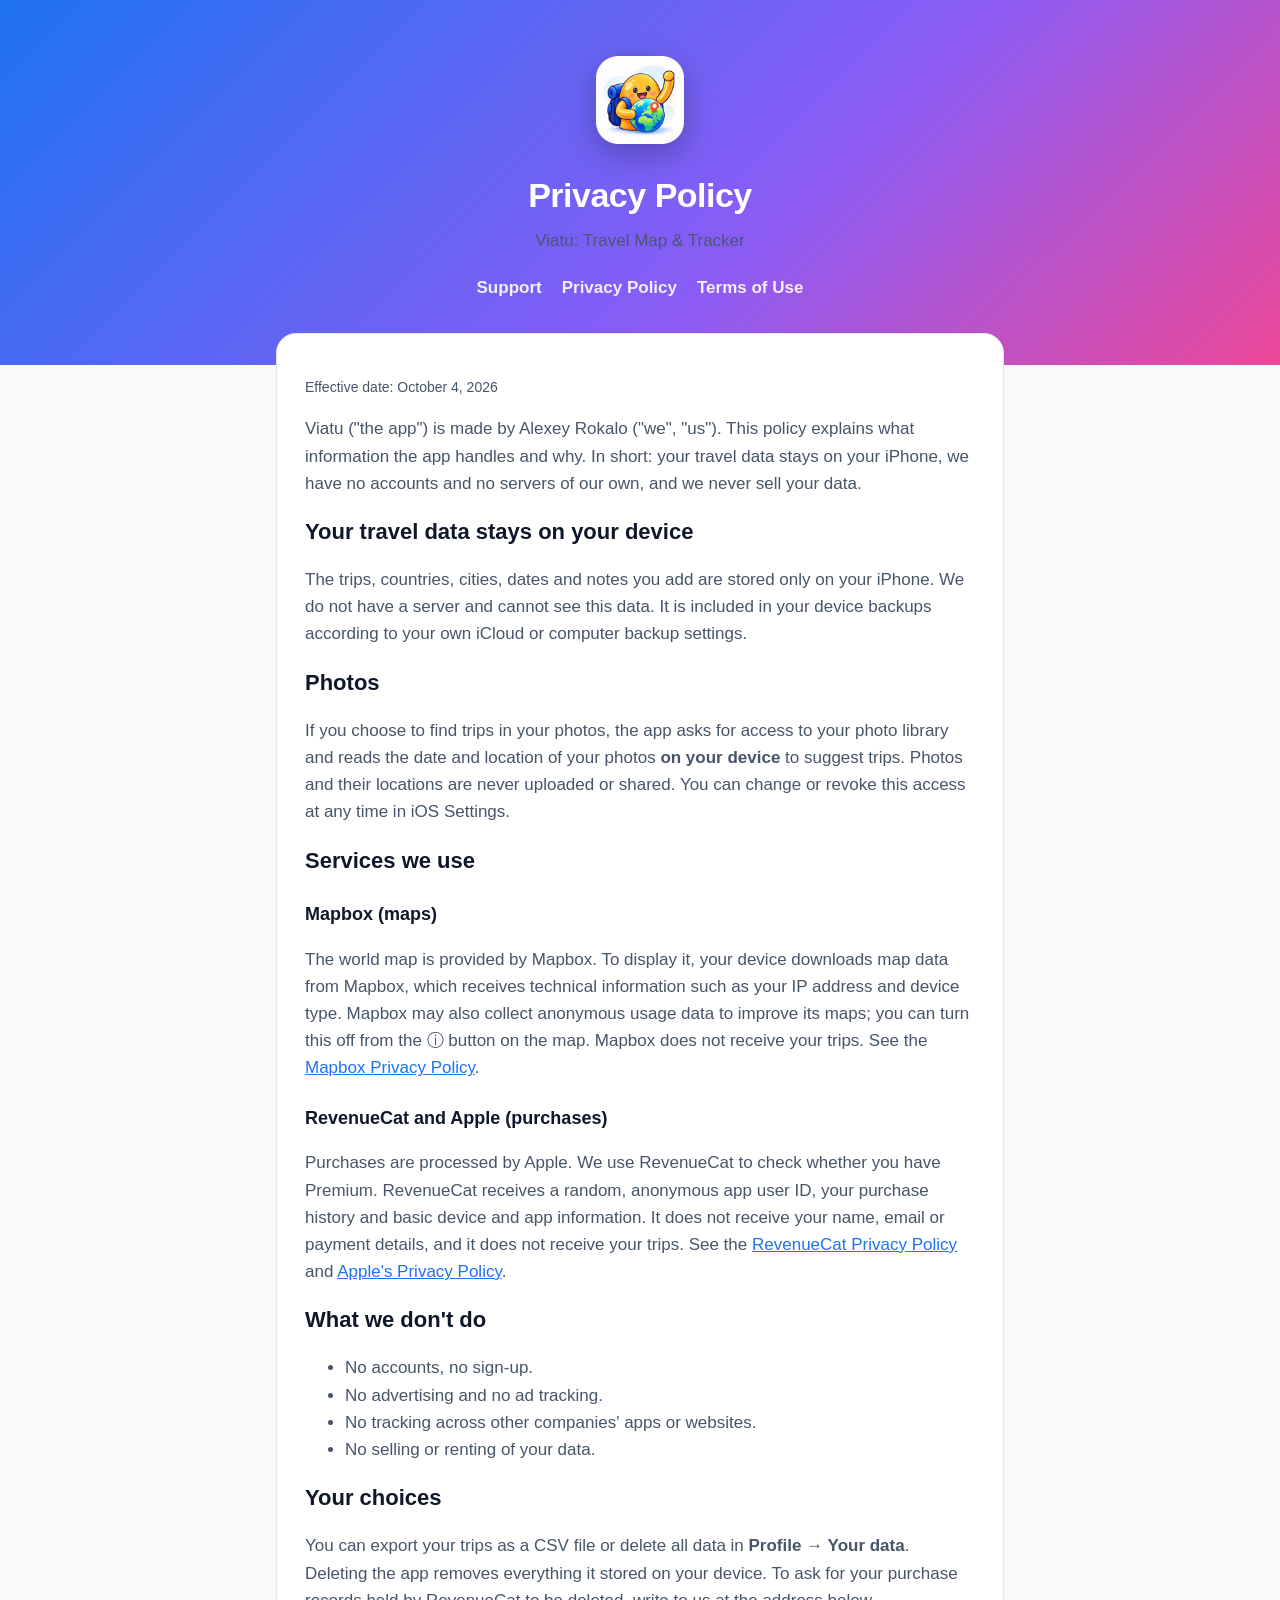
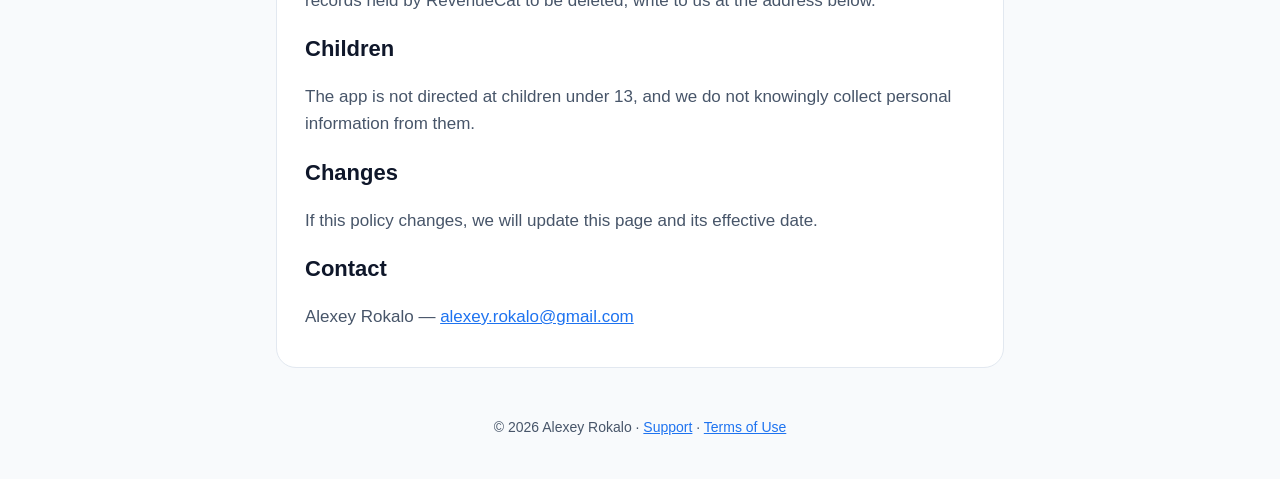
==== privacy/index.html @ b5e4aa97 "Add the Viatu support, privacy and terms pages Co-Authored-By: Claude Opus 5.5 (1M context) <noreply" ====
<!doctype html>
<html lang="en">
<head>
<meta charset="utf-8">
<meta name="viewport" content="width=device-width, initial-scale=1">
<title>Viatu — Privacy Policy</title>
<link rel="icon" href="../icon.png">
<link rel="stylesheet" href="../style.css">
</head>
<body>
<header>
  <img src="../icon.png" alt="Viatu app icon">
  <h1>Privacy Policy</h1>
  <p>Viatu: Travel Map &amp; Tracker</p>
  <nav><a href="../">Support</a><a href="./">Privacy Policy</a><a href="../terms/">Terms of Use</a></nav>
</header>
<main>
  <section class="card">
    <p class="updated">Effective date: October 4, 2026</p>
    <p>Viatu ("the app") is made by Alexey Rokalo ("we", "us"). This policy explains what information the app handles and why. In short: your travel data stays on your iPhone, we have no accounts and no servers of our own, and we never sell your data.</p>

    <h2>Your travel data stays on your device</h2>
    <p>The trips, countries, cities, dates and notes you add are stored only on your iPhone. We do not have a server and cannot see this data. It is included in your device backups according to your own iCloud or computer backup settings.</p>

    <h2>Photos</h2>
    <p>If you choose to find trips in your photos, the app asks for access to your photo library and reads the date and location of your photos <b>on your device</b> to suggest trips. Photos and their locations are never uploaded or shared. You can change or revoke this access at any time in iOS Settings.</p>

    <h2>Services we use</h2>
    <h3>Mapbox (maps)</h3>
    <p>The world map is provided by Mapbox. To display it, your device downloads map data from Mapbox, which receives technical information such as your IP address and device type. Mapbox may also collect anonymous usage data to improve its maps; you can turn this off from the ⓘ button on the map. Mapbox does not receive your trips. See the <a href="https://www.mapbox.com/legal/privacy">Mapbox Privacy Policy</a>.</p>
    <h3>RevenueCat and Apple (purchases)</h3>
    <p>Purchases are processed by Apple. We use RevenueCat to check whether you have Premium. RevenueCat receives a random, anonymous app user ID, your purchase history and basic device and app information. It does not receive your name, email or payment details, and it does not receive your trips. See the <a href="https://www.revenuecat.com/privacy">RevenueCat Privacy Policy</a> and <a href="https://www.apple.com/legal/privacy/">Apple's Privacy Policy</a>.</p>

    <h2>What we don't do</h2>
    <ul>
      <li>No accounts, no sign-up.</li>
      <li>No advertising and no ad tracking.</li>
      <li>No tracking across other companies' apps or websites.</li>
      <li>No selling or renting of your data.</li>
    </ul>

    <h2>Your choices</h2>
    <p>You can export your trips as a CSV file or delete all data in <b>Profile → Your data</b>. Deleting the app removes everything it stored on your device. To ask for your purchase records held by RevenueCat to be deleted, write to us at the address below.</p>

    <h2>Children</h2>
    <p>The app is not directed at children under 13, and we do not knowingly collect personal information from them.</p>

    <h2>Changes</h2>
    <p>If this policy changes, we will update this page and its effective date.</p>

    <h2>Contact</h2>
    <p>Alexey Rokalo — <a href="mailto:alexey.rokalo@gmail.com?subject=Viatu%20privacy">alexey.rokalo@gmail.com</a></p>
  </section>
</main>
<footer>© 2026 Alexey Rokalo · <a href="../">Support</a> · <a href="../terms/">Terms of Use</a></footer>
</body>
</html>
---- style.css ----
:root { --ink:#0f172a; --muted:#475569; --line:#e2e8f0; --brand:#1E73F0; --bg:#f8fafc; --card:#fff; }
@media (prefers-color-scheme: dark) { :root { --ink:#e2e8f0; --muted:#94a3b8; --line:#1e293b; --bg:#0b1120; --card:#0f172a; --brand:#4C93F5; } }
* { box-sizing: border-box; }
body { margin:0; font:17px/1.6 -apple-system, BlinkMacSystemFont, "Segoe UI", Roboto, sans-serif; color:var(--ink); background:var(--bg); }
header { background: linear-gradient(135deg,#1E73F0,#8B5CF6 60%,#EC4899); color:#fff; padding:56px 20px 64px; text-align:center; }
header img { width:88px; height:88px; border-radius:22px; box-shadow:0 10px 30px rgba(0,0,0,.25); }
header h1 { margin:16px 0 4px; font-size:34px; letter-spacing:-.5px; }
header p { margin:0; opacity:.9; }
nav { display:flex; gap:20px; justify-content:center; margin-top:20px; flex-wrap:wrap; }
nav a { color:#fff; opacity:.9; text-decoration:none; font-weight:600; }
nav a:hover { opacity:1; text-decoration:underline; }
main { max-width:760px; margin:-32px auto 48px; padding:0 16px; }
.card { background:var(--card); border:1px solid var(--line); border-radius:20px; padding:28px 28px 20px; margin-bottom:20px; }
h2 { font-size:22px; margin:0 0 10px; }
h3 { font-size:18px; margin:22px 0 6px; }
p, li { color:var(--muted); }
a { color:var(--brand); }
.updated { font-size:14px; color:var(--muted); }
footer { text-align:center; color:var(--muted); font-size:14px; padding:0 16px 40px; }
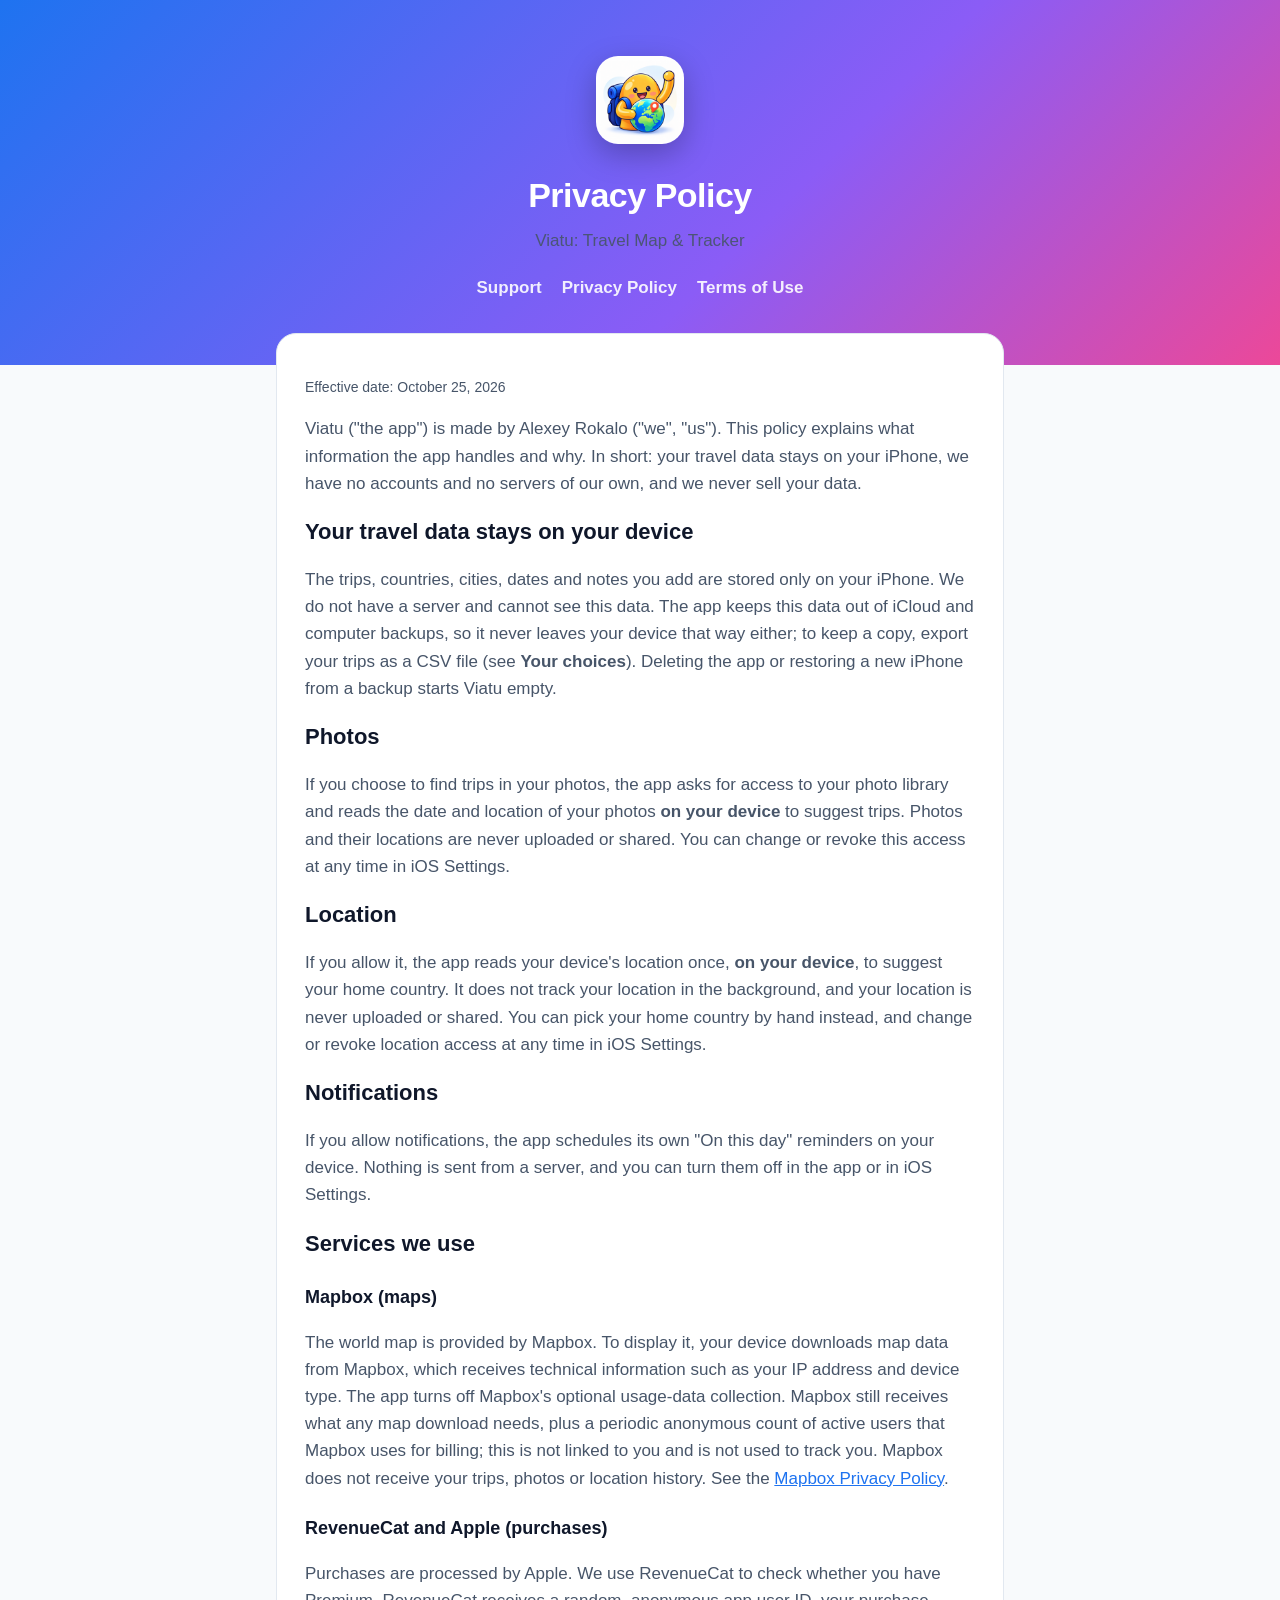
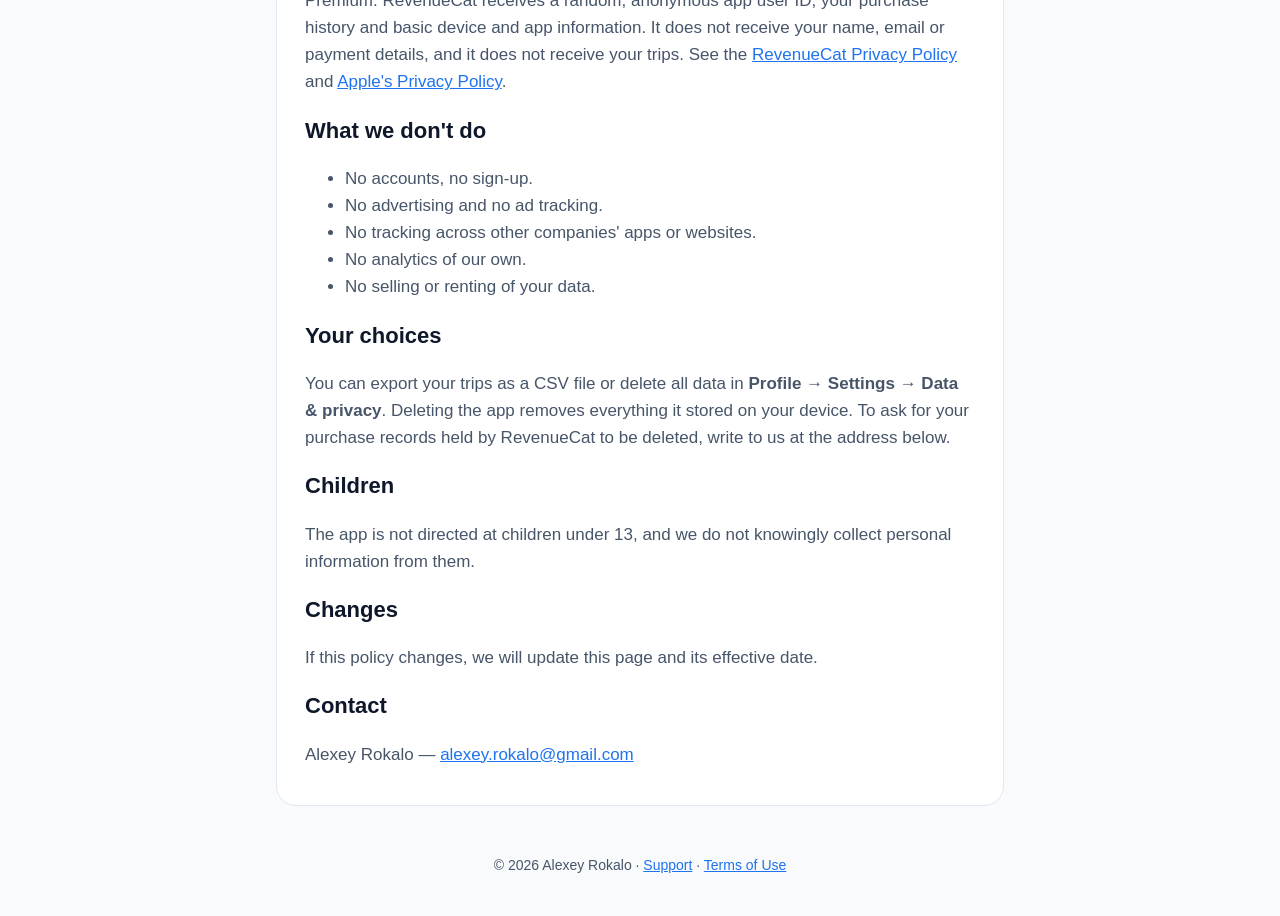
==== commit 53b79269: "Update the privacy policy for the V1 build No system backups, Mapbox telemetry off, location and not" ====
--- a/privacy/index.html
+++ b/privacy/index.html
@@ -16,18 +16,24 @@
 </header>
 <main>
   <section class="card">
-    <p class="updated">Effective date: October 4, 2026</p>
+    <p class="updated">Effective date: October 25, 2026</p>
     <p>Viatu ("the app") is made by Alexey Rokalo ("we", "us"). This policy explains what information the app handles and why. In short: your travel data stays on your iPhone, we have no accounts and no servers of our own, and we never sell your data.</p>
 
     <h2>Your travel data stays on your device</h2>
-    <p>The trips, countries, cities, dates and notes you add are stored only on your iPhone. We do not have a server and cannot see this data. It is included in your device backups according to your own iCloud or computer backup settings.</p>
+    <p>The trips, countries, cities, dates and notes you add are stored only on your iPhone. We do not have a server and cannot see this data. The app keeps this data out of iCloud and computer backups, so it never leaves your device that way either; to keep a copy, export your trips as a CSV file (see <b>Your choices</b>). Deleting the app or restoring a new iPhone from a backup starts Viatu empty.</p>
 
     <h2>Photos</h2>
     <p>If you choose to find trips in your photos, the app asks for access to your photo library and reads the date and location of your photos <b>on your device</b> to suggest trips. Photos and their locations are never uploaded or shared. You can change or revoke this access at any time in iOS Settings.</p>
 
+    <h2>Location</h2>
+    <p>If you allow it, the app reads your device's location once, <b>on your device</b>, to suggest your home country. It does not track your location in the background, and your location is never uploaded or shared. You can pick your home country by hand instead, and change or revoke location access at any time in iOS Settings.</p>
+
+    <h2>Notifications</h2>
+    <p>If you allow notifications, the app schedules its own "On this day" reminders on your device. Nothing is sent from a server, and you can turn them off in the app or in iOS Settings.</p>
+
     <h2>Services we use</h2>
     <h3>Mapbox (maps)</h3>
-    <p>The world map is provided by Mapbox. To display it, your device downloads map data from Mapbox, which receives technical information such as your IP address and device type. Mapbox may also collect anonymous usage data to improve its maps; you can turn this off from the ⓘ button on the map. Mapbox does not receive your trips. See the <a href="https://www.mapbox.com/legal/privacy">Mapbox Privacy Policy</a>.</p>
+    <p>The world map is provided by Mapbox. To display it, your device downloads map data from Mapbox, which receives technical information such as your IP address and device type. The app turns off Mapbox's optional usage-data collection. Mapbox still receives what any map download needs, plus a periodic anonymous count of active users that Mapbox uses for billing; this is not linked to you and is not used to track you. Mapbox does not receive your trips, photos or location history. See the <a href="https://www.mapbox.com/legal/privacy">Mapbox Privacy Policy</a>.</p>
     <h3>RevenueCat and Apple (purchases)</h3>
     <p>Purchases are processed by Apple. We use RevenueCat to check whether you have Premium. RevenueCat receives a random, anonymous app user ID, your purchase history and basic device and app information. It does not receive your name, email or payment details, and it does not receive your trips. See the <a href="https://www.revenuecat.com/privacy">RevenueCat Privacy Policy</a> and <a href="https://www.apple.com/legal/privacy/">Apple's Privacy Policy</a>.</p>
 
@@ -36,11 +42,12 @@
       <li>No accounts, no sign-up.</li>
       <li>No advertising and no ad tracking.</li>
       <li>No tracking across other companies' apps or websites.</li>
+      <li>No analytics of our own.</li>
       <li>No selling or renting of your data.</li>
     </ul>
 
     <h2>Your choices</h2>
-    <p>You can export your trips as a CSV file or delete all data in <b>Profile → Your data</b>. Deleting the app removes everything it stored on your device. To ask for your purchase records held by RevenueCat to be deleted, write to us at the address below.</p>
+    <p>You can export your trips as a CSV file or delete all data in <b>Profile → Settings → Data &amp; privacy</b>. Deleting the app removes everything it stored on your device. To ask for your purchase records held by RevenueCat to be deleted, write to us at the address below.</p>
 
     <h2>Children</h2>
     <p>The app is not directed at children under 13, and we do not knowingly collect personal information from them.</p>
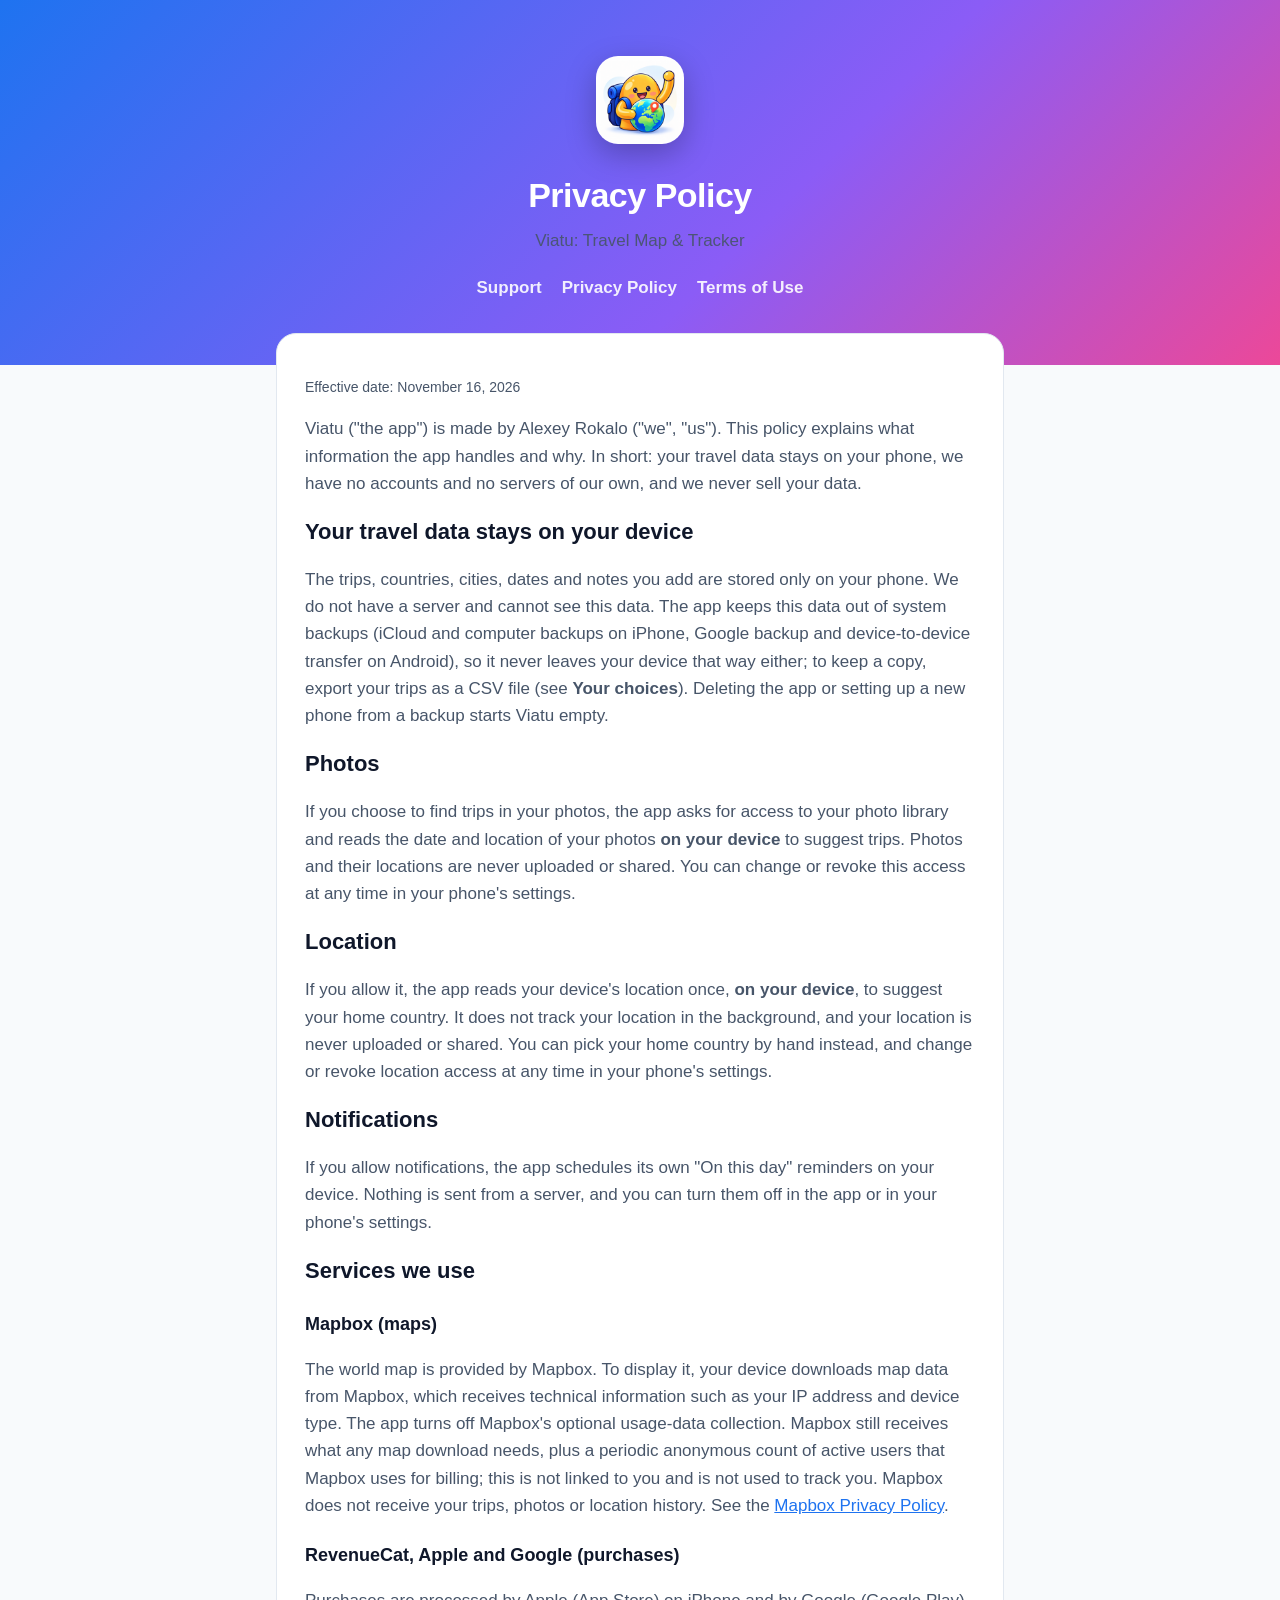
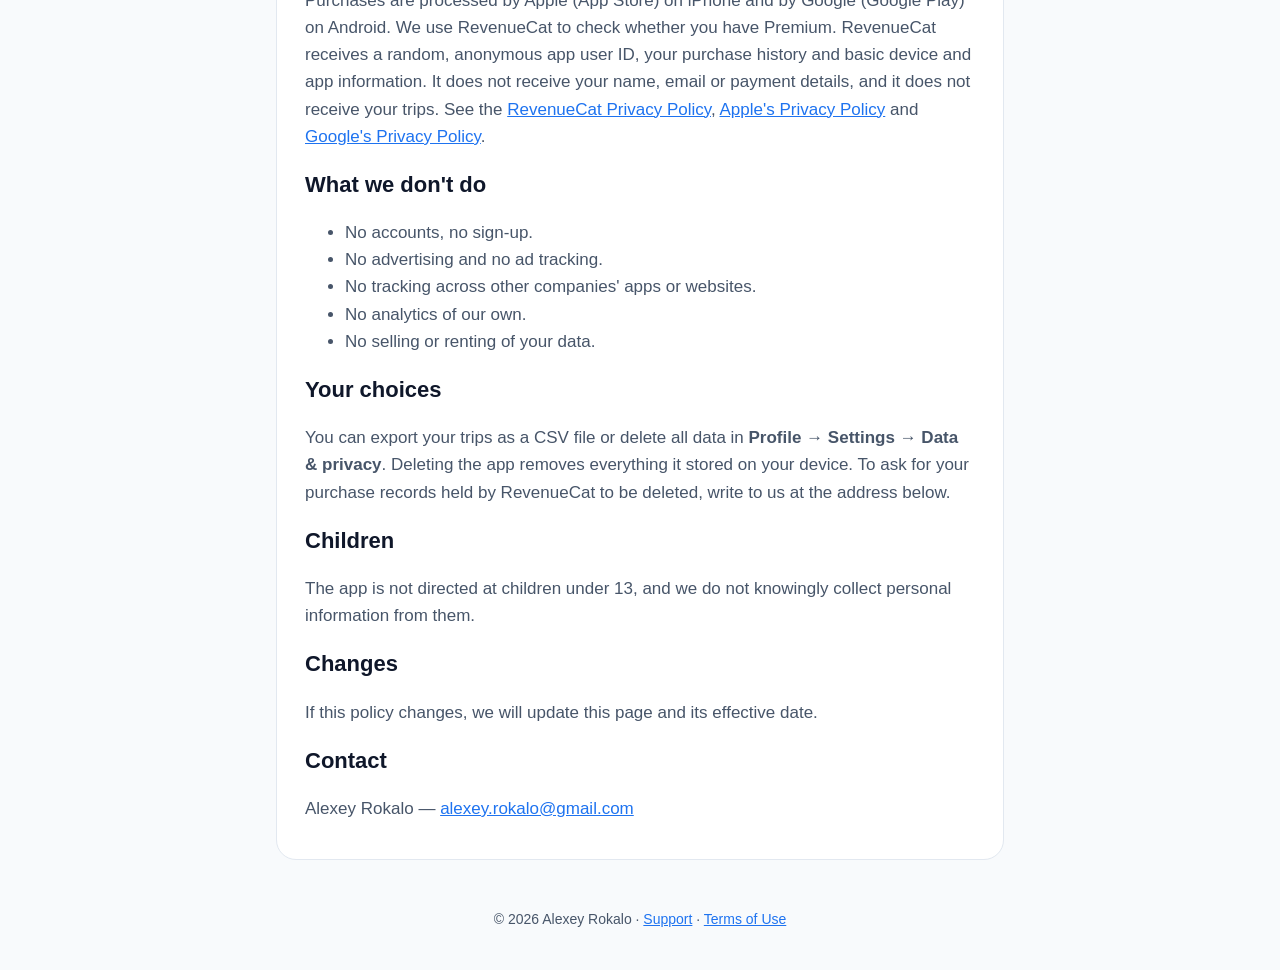
==== commit 42c32a12: "Cover Android and Google Play in the privacy policy Purchases on Android go through Google Play, and" ====
--- a/privacy/index.html
+++ b/privacy/index.html
@@ -16,26 +16,26 @@
 </header>
 <main>
   <section class="card">
-    <p class="updated">Effective date: October 25, 2026</p>
-    <p>Viatu ("the app") is made by Alexey Rokalo ("we", "us"). This policy explains what information the app handles and why. In short: your travel data stays on your iPhone, we have no accounts and no servers of our own, and we never sell your data.</p>
+    <p class="updated">Effective date: November 16, 2026</p>
+    <p>Viatu ("the app") is made by Alexey Rokalo ("we", "us"). This policy explains what information the app handles and why. In short: your travel data stays on your phone, we have no accounts and no servers of our own, and we never sell your data.</p>
 
     <h2>Your travel data stays on your device</h2>
-    <p>The trips, countries, cities, dates and notes you add are stored only on your iPhone. We do not have a server and cannot see this data. The app keeps this data out of iCloud and computer backups, so it never leaves your device that way either; to keep a copy, export your trips as a CSV file (see <b>Your choices</b>). Deleting the app or restoring a new iPhone from a backup starts Viatu empty.</p>
+    <p>The trips, countries, cities, dates and notes you add are stored only on your phone. We do not have a server and cannot see this data. The app keeps this data out of system backups (iCloud and computer backups on iPhone, Google backup and device-to-device transfer on Android), so it never leaves your device that way either; to keep a copy, export your trips as a CSV file (see <b>Your choices</b>). Deleting the app or setting up a new phone from a backup starts Viatu empty.</p>
 
     <h2>Photos</h2>
-    <p>If you choose to find trips in your photos, the app asks for access to your photo library and reads the date and location of your photos <b>on your device</b> to suggest trips. Photos and their locations are never uploaded or shared. You can change or revoke this access at any time in iOS Settings.</p>
+    <p>If you choose to find trips in your photos, the app asks for access to your photo library and reads the date and location of your photos <b>on your device</b> to suggest trips. Photos and their locations are never uploaded or shared. You can change or revoke this access at any time in your phone's settings.</p>
 
     <h2>Location</h2>
-    <p>If you allow it, the app reads your device's location once, <b>on your device</b>, to suggest your home country. It does not track your location in the background, and your location is never uploaded or shared. You can pick your home country by hand instead, and change or revoke location access at any time in iOS Settings.</p>
+    <p>If you allow it, the app reads your device's location once, <b>on your device</b>, to suggest your home country. It does not track your location in the background, and your location is never uploaded or shared. You can pick your home country by hand instead, and change or revoke location access at any time in your phone's settings.</p>
 
     <h2>Notifications</h2>
-    <p>If you allow notifications, the app schedules its own "On this day" reminders on your device. Nothing is sent from a server, and you can turn them off in the app or in iOS Settings.</p>
+    <p>If you allow notifications, the app schedules its own "On this day" reminders on your device. Nothing is sent from a server, and you can turn them off in the app or in your phone's settings.</p>
 
     <h2>Services we use</h2>
     <h3>Mapbox (maps)</h3>
     <p>The world map is provided by Mapbox. To display it, your device downloads map data from Mapbox, which receives technical information such as your IP address and device type. The app turns off Mapbox's optional usage-data collection. Mapbox still receives what any map download needs, plus a periodic anonymous count of active users that Mapbox uses for billing; this is not linked to you and is not used to track you. Mapbox does not receive your trips, photos or location history. See the <a href="https://www.mapbox.com/legal/privacy">Mapbox Privacy Policy</a>.</p>
-    <h3>RevenueCat and Apple (purchases)</h3>
-    <p>Purchases are processed by Apple. We use RevenueCat to check whether you have Premium. RevenueCat receives a random, anonymous app user ID, your purchase history and basic device and app information. It does not receive your name, email or payment details, and it does not receive your trips. See the <a href="https://www.revenuecat.com/privacy">RevenueCat Privacy Policy</a> and <a href="https://www.apple.com/legal/privacy/">Apple's Privacy Policy</a>.</p>
+    <h3>RevenueCat, Apple and Google (purchases)</h3>
+    <p>Purchases are processed by Apple (App Store) on iPhone and by Google (Google Play) on Android. We use RevenueCat to check whether you have Premium. RevenueCat receives a random, anonymous app user ID, your purchase history and basic device and app information. It does not receive your name, email or payment details, and it does not receive your trips. See the <a href="https://www.revenuecat.com/privacy">RevenueCat Privacy Policy</a>, <a href="https://www.apple.com/legal/privacy/">Apple's Privacy Policy</a> and <a href="https://policies.google.com/privacy">Google's Privacy Policy</a>.</p>
 
     <h2>What we don't do</h2>
     <ul>
